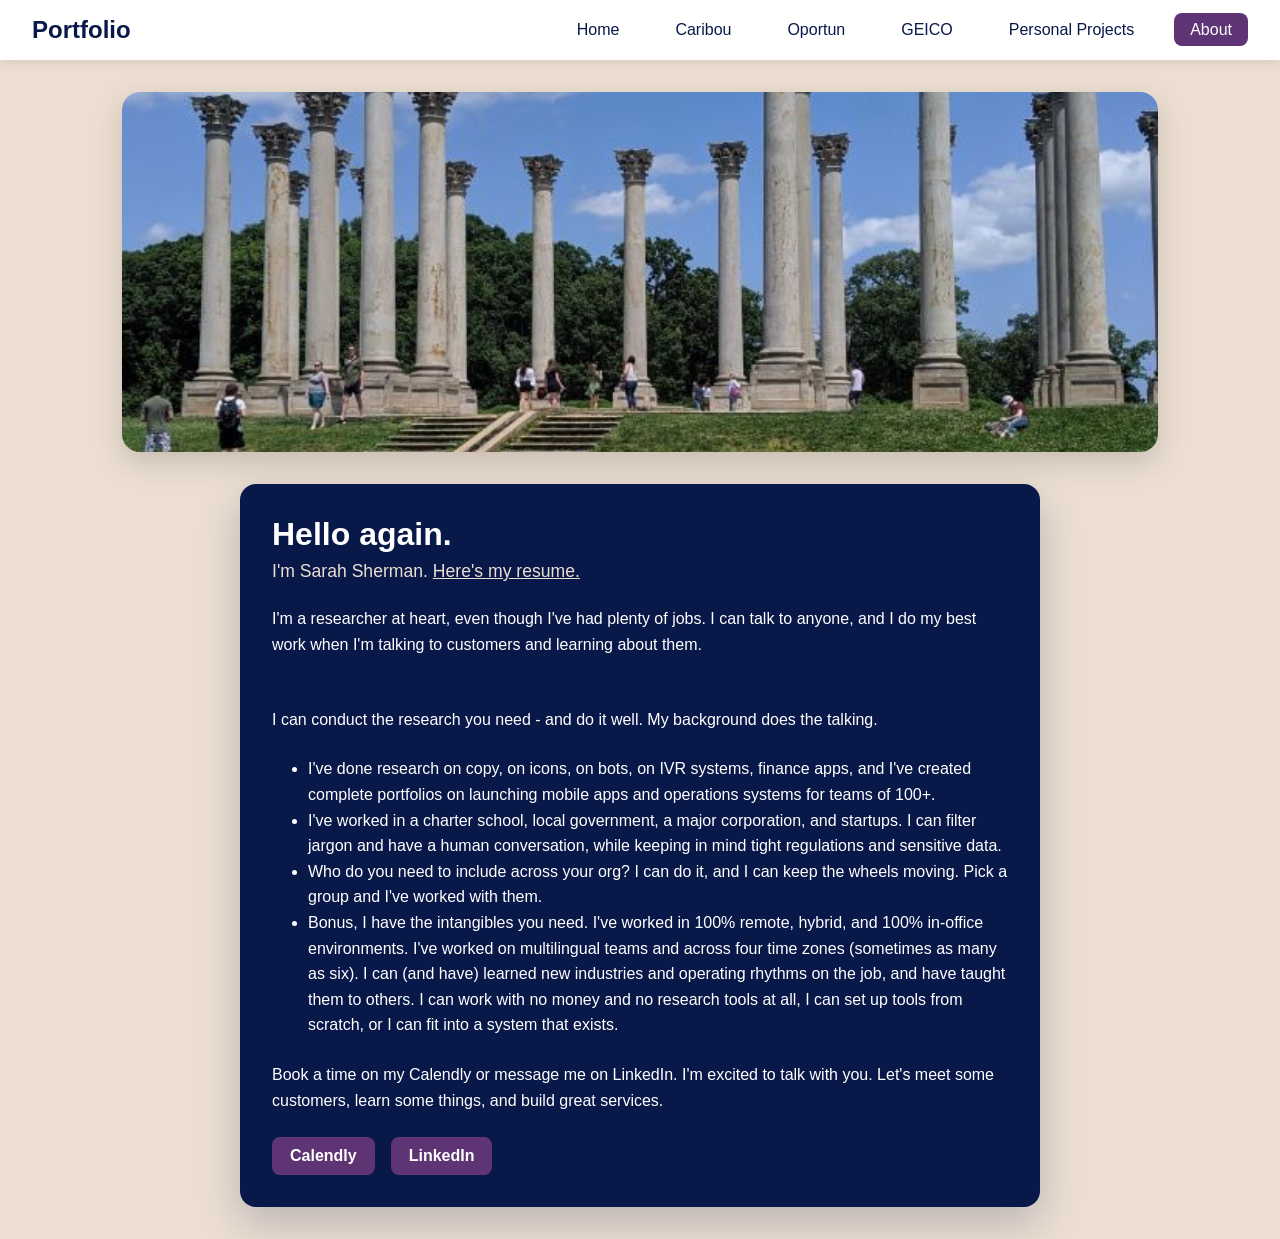
==== about.html @ d2d1f597 "Update portfolio content and resume link" ====
<!DOCTYPE html>
<html lang="en">
<head>
<meta charset="UTF-8">
<meta name="viewport" content="width=device-width, initial-scale=1.0">
<title>About Me</title>
<link rel="stylesheet" href="assets/css/site.css">
<style>
  .about-hero {
    max-width: 1100px;
    margin: 2rem auto 0;
    padding: 0 2rem;
  }
  .about-hero img {
    width: 100%;
    max-height: 360px;
    object-fit: cover;
    border-radius: 18px;
    box-shadow: 0 10px 30px rgba(0,0,0,0.16);
    display: block;
  }
  .card {
    background: var(--text);
    border-radius: 16px;
    box-shadow: 0 16px 42px rgba(8,24,73,0.22);
    max-width: 800px;
    width: 100%;
    margin: 2rem auto;
    overflow: hidden;
  }
  .info-section {
    padding: 2rem;
  }
  h1 { font-size: 2rem; margin-bottom: 0.5rem; color: var(--surface); }
  .subtitle { color: var(--border); margin-bottom: 1.5rem; font-size: 1.1rem; }
  .subtitle a { color: inherit; }
  .bio { color: var(--surface); line-height: 1.6; margin-bottom: 1.5rem; }
  .bio-list {
    color: var(--surface);
    line-height: 1.6;
    margin: 0 0 1.5rem 1.25rem;
    padding-left: 1rem;
  }
  h2 { font-size: 1.25rem; margin-bottom: 0.75rem; color: var(--surface); }
  .services { list-style: none; margin-bottom: 1.5rem; }
  .services li {
    padding: 0.5rem 0;
    color: var(--border);
    border-bottom: 1px solid rgba(236,223,210,0.2);
  }
  .services li:last-child { border-bottom: none; }
  .socials { display: flex; gap: 1rem; flex-wrap: wrap; }
  .socials a {
    background: var(--accent);
    text-decoration: none;
    color: var(--surface);
    font-weight: 600;
    padding: 0.5rem 1rem;
    border: 2px solid var(--accent);
    border-radius: 8px;
    transition: all 0.2s ease;
  }
  .socials a:hover {
    background: var(--accent-soft);
    border-color: var(--accent-soft);
    color: var(--surface);
  }
  @media (max-width: 900px) {
    .about-hero {
      padding: 0 1.5rem;
    }
    .card {
      width: calc(100% - 3rem);
    }
  }
  @media (max-width: 640px) {
    .about-hero {
      margin: 1.5rem auto 0;
      padding: 0 1rem;
    }
    .about-hero img {
      max-height: 260px;
    }
    .card {
      width: calc(100% - 2rem);
      margin: 1.5rem auto;
    }
    .info-section {
      padding: 1.5rem;
    }
    h1 {
      font-size: 1.75rem;
    }
    .subtitle,
    .bio,
    .services li,
    .socials a {
      font-size: 0.98rem;
    }
    .socials {
      gap: 0.75rem;
    }
  }
</style>
</head>
<body>
  <nav>
    <a href="index.html" class="logo">Portfolio</a>
    <ul class="nav-links">
      <li><a href="index.html">Home</a></li>
      <li><a href="caribou.html">Caribou</a></li>
      <li><a href="oportun.html">Oportun</a></li>
      <li><a href="geico.html">GEICO</a></li>
      <li><a href="personal-projects.html">Personal Projects</a></li>
      <li><a href="about.html" class="active">About</a></li>
    </ul>
  </nav>
  <section class="about-hero">
    <img src="assets/images/about/arboretum columns.jpg" alt="Arboretum columns">
  </section>
  <div class="card">
    <div class="info-section">
      <h1>Hello again.</h1>
      <p class="subtitle">I'm Sarah Sherman. <a href="assets/documents/projects/about/sherman_user_research_resume_2026-09-04.pdf" target="_blank" rel="noopener noreferrer">Here's my resume.</a></p>
      <p class="bio">
        I'm a researcher at heart, even though I've had plenty of jobs. I can talk to anyone, and I do my best work when I'm talking to customers and learning about them.
      </p>
      <p class="bio">
        <br>I can conduct the research you need - and do it well. My background does the talking.<br>
      </p>
      <ul class="bio-list">
        <li>I've done research on copy, on icons, on bots, on IVR systems, finance apps, and I've created complete portfolios on launching mobile apps and operations systems for teams of 100+.</li>
        <li>I've worked in a charter school, local government, a major corporation, and startups. I can filter jargon and have a human conversation, while keeping in mind tight regulations and sensitive data.</li>
        <li>Who do you need to include across your org? I can do it, and I can keep the wheels moving. Pick a group and I've worked with them.</li>
        <li>Bonus, I have the intangibles you need. I've worked in 100% remote, hybrid, and 100% in-office environments. I've worked on multilingual teams and across four time zones (sometimes as many as six). I can (and have) learned new industries and operating rhythms on the job, and have taught them to others. I can work with no money and no research tools at all, I can set up tools from scratch, or I can fit into a system that exists.</li>
      </ul>
      <p class="bio">
        Book a time on my Calendly or message me on LinkedIn. I'm excited to talk with you. Let's meet some customers, learn some things, and build great services.
      </p>
      <div class="socials">
        <a href="https://www.calendly.com/shermansarah" target="_blank" rel="noopener noreferrer">Calendly</a>
        <a href="https://www.linkedin.com/in/sarahrsherman/" target="_blank" rel="noopener noreferrer">LinkedIn</a>
      </div>
    </div>
  </div>
</body>
</html>
---- assets/css/site.css ----
* { margin: 0; padding: 0; box-sizing: border-box; }

:root {
  --background: #ECDFD2;
  --surface: #FFFFFF;
  --text: #081849;
  --muted: #5E5A63;
  --accent: #5F3475;
  --accent-soft: #213885;
  --border: #ECDFD2;
}

body {
  font-family: "Roboto", "Helvetica Neue", Helvetica, "Segoe UI", "Trebuchet MS", Arial, sans-serif;
  background: var(--background);
  color: var(--text);
  min-height: 100vh;
}

nav {
  background: var(--surface);
  box-shadow: 0 2px 10px rgba(0,0,0,0.1);
  padding: 1rem 2rem;
  display: flex;
  justify-content: space-between;
  align-items: center;
  gap: 1rem;
  flex-wrap: wrap;
  position: sticky;
  top: 0;
  z-index: 100;
}

nav .logo {
  font-size: 1.5rem;
  font-weight: 700;
  color: var(--text);
  text-decoration: none;
}

nav .nav-links {
  display: flex;
  gap: 1.5rem;
  flex-wrap: wrap;
  list-style: none;
}

nav .nav-links a {
  text-decoration: none;
  color: var(--text);
  font-weight: 500;
  padding: 0.5rem 1rem;
  border-radius: 8px;
  transition: all 0.2s ease;
}

nav .nav-links a:hover {
  background: var(--accent-soft);
  color: var(--surface);
}

nav .nav-links a.active {
  background: var(--accent);
  color: var(--surface);
}

footer {
  text-align: center;
  color: var(--muted);
  font-size: 0.9rem;
}

@media (max-width: 900px) {
  nav {
    padding: 1rem 1.5rem;
    justify-content: center;
  }

  nav .nav-links {
    justify-content: center;
    gap: 0.75rem;
    width: 100%;
  }
}

@media (max-width: 640px) {
  nav {
    padding: 1rem;
  }

  nav .logo {
    width: 100%;
    text-align: center;
    font-size: 1.35rem;
  }

  nav .nav-links {
    gap: 0.5rem;
  }

  nav .nav-links a {
    padding: 0.45rem 0.75rem;
    font-size: 0.95rem;
  }
}
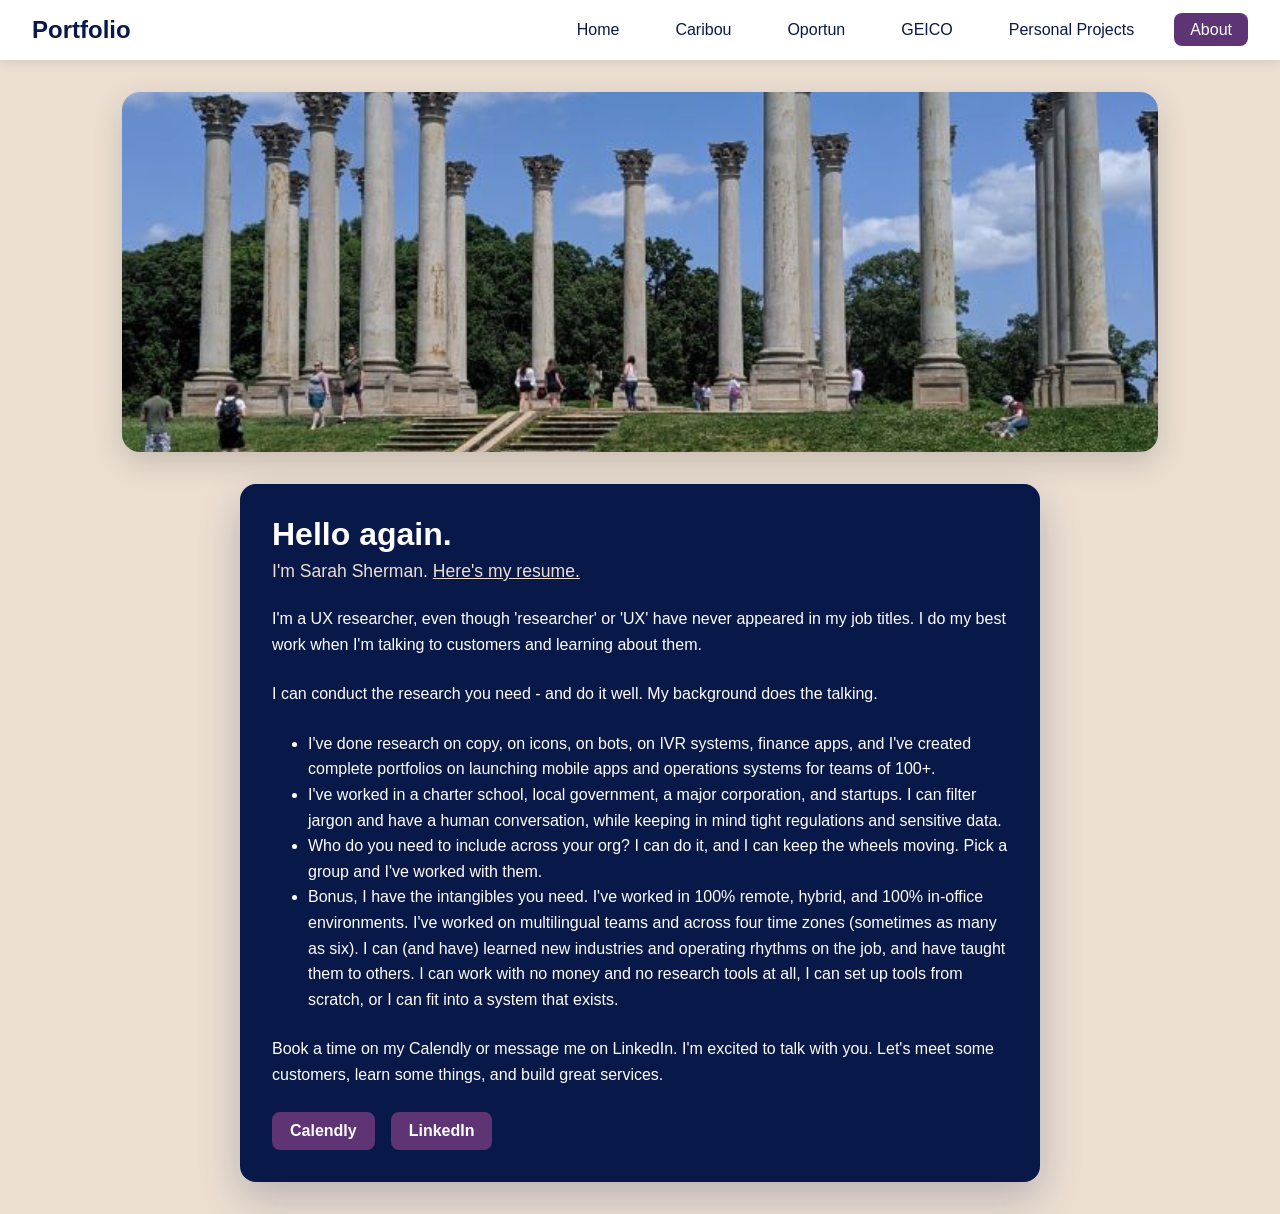
==== commit 7b3775f7: "Update portfolio case study copy" ====
--- a/about.html
+++ b/about.html
@@ -116,17 +116,17 @@
     </ul>
   </nav>
   <section class="about-hero">
-    <img src="assets/images/about/arboretum columns.jpg" alt="Arboretum columns">
+    <img src="assets/images/about/arboretum columns.jpg" alt="National Arboretum columns">
   </section>
   <div class="card">
     <div class="info-section">
       <h1>Hello again.</h1>
       <p class="subtitle">I'm Sarah Sherman. <a href="assets/documents/projects/about/sherman_user_research_resume_2026-09-04.pdf" target="_blank" rel="noopener noreferrer">Here's my resume.</a></p>
       <p class="bio">
-        I'm a researcher at heart, even though I've had plenty of jobs. I can talk to anyone, and I do my best work when I'm talking to customers and learning about them.
+        I'm a UX researcher, even though 'researcher' or 'UX' have never appeared in my job titles. I do my best work when I'm talking to customers and learning about them.
       </p>
       <p class="bio">
-        <br>I can conduct the research you need - and do it well. My background does the talking.<br>
+        I can conduct the research you need - and do it well. My background does the talking.<br>
       </p>
       <ul class="bio-list">
         <li>I've done research on copy, on icons, on bots, on IVR systems, finance apps, and I've created complete portfolios on launching mobile apps and operations systems for teams of 100+.</li>
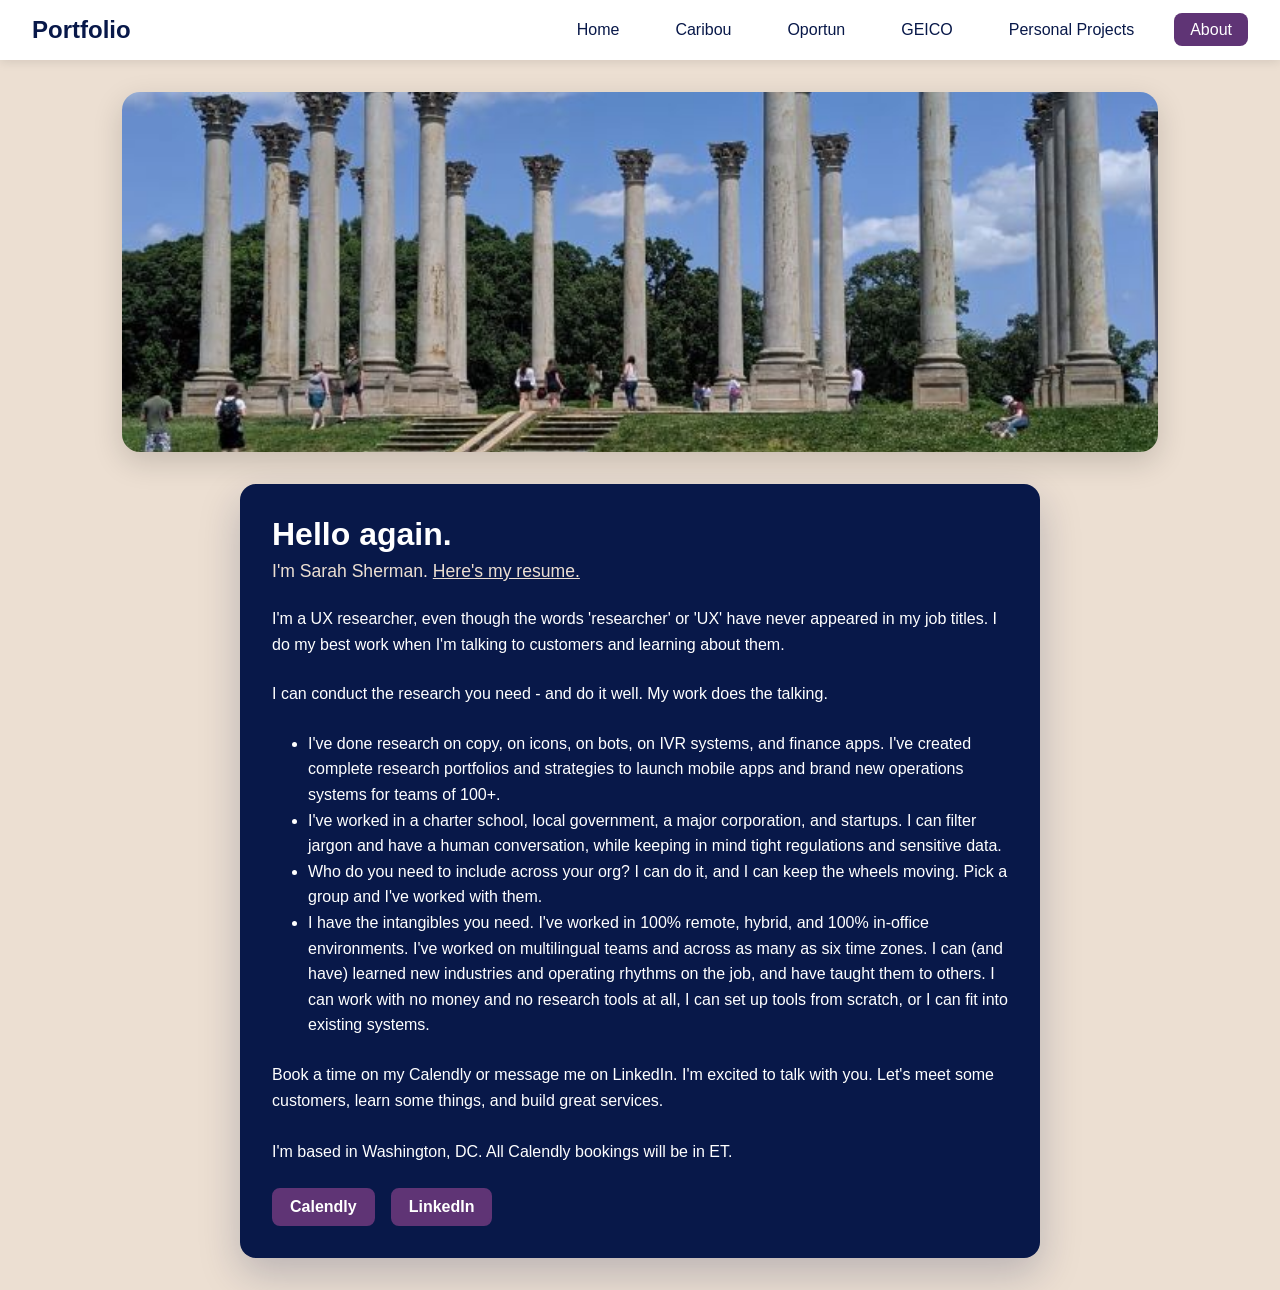
==== commit 78593787: "add link to about page on the index page intro; update copy on about page" ====
--- a/about.html
+++ b/about.html
@@ -123,19 +123,20 @@
       <h1>Hello again.</h1>
       <p class="subtitle">I'm Sarah Sherman. <a href="assets/documents/projects/about/sherman_user_research_resume_2026-09-04.pdf" target="_blank" rel="noopener noreferrer">Here's my resume.</a></p>
       <p class="bio">
-        I'm a UX researcher, even though 'researcher' or 'UX' have never appeared in my job titles. I do my best work when I'm talking to customers and learning about them.
+        I'm a UX researcher, even though the words 'researcher' or 'UX' have never appeared in my job titles. I do my best work when I'm talking to customers and learning about them.
       </p>
       <p class="bio">
-        I can conduct the research you need - and do it well. My background does the talking.<br>
+        I can conduct the research you need - and do it well. My work does the talking.<br>
       </p>
       <ul class="bio-list">
-        <li>I've done research on copy, on icons, on bots, on IVR systems, finance apps, and I've created complete portfolios on launching mobile apps and operations systems for teams of 100+.</li>
+        <li>I've done research on copy, on icons, on bots, on IVR systems, and finance apps. I've created complete research portfolios and strategies to launch mobile apps and brand new operations systems for teams of 100+.</li>
         <li>I've worked in a charter school, local government, a major corporation, and startups. I can filter jargon and have a human conversation, while keeping in mind tight regulations and sensitive data.</li>
         <li>Who do you need to include across your org? I can do it, and I can keep the wheels moving. Pick a group and I've worked with them.</li>
-        <li>Bonus, I have the intangibles you need. I've worked in 100% remote, hybrid, and 100% in-office environments. I've worked on multilingual teams and across four time zones (sometimes as many as six). I can (and have) learned new industries and operating rhythms on the job, and have taught them to others. I can work with no money and no research tools at all, I can set up tools from scratch, or I can fit into a system that exists.</li>
+        <li>I have the intangibles you need. I've worked in 100% remote, hybrid, and 100% in-office environments. I've worked on multilingual teams and across as many as six time zones. I can (and have) learned new industries and operating rhythms on the job, and have taught them to others. I can work with no money and no research tools at all, I can set up tools from scratch, or I can fit into existing systems.</li>
       </ul>
       <p class="bio">
         Book a time on my Calendly or message me on LinkedIn. I'm excited to talk with you. Let's meet some customers, learn some things, and build great services.
+      <br><br>I'm based in Washington, DC. All Calendly bookings will be in ET.
       </p>
       <div class="socials">
         <a href="https://www.calendly.com/shermansarah" target="_blank" rel="noopener noreferrer">Calendly</a>
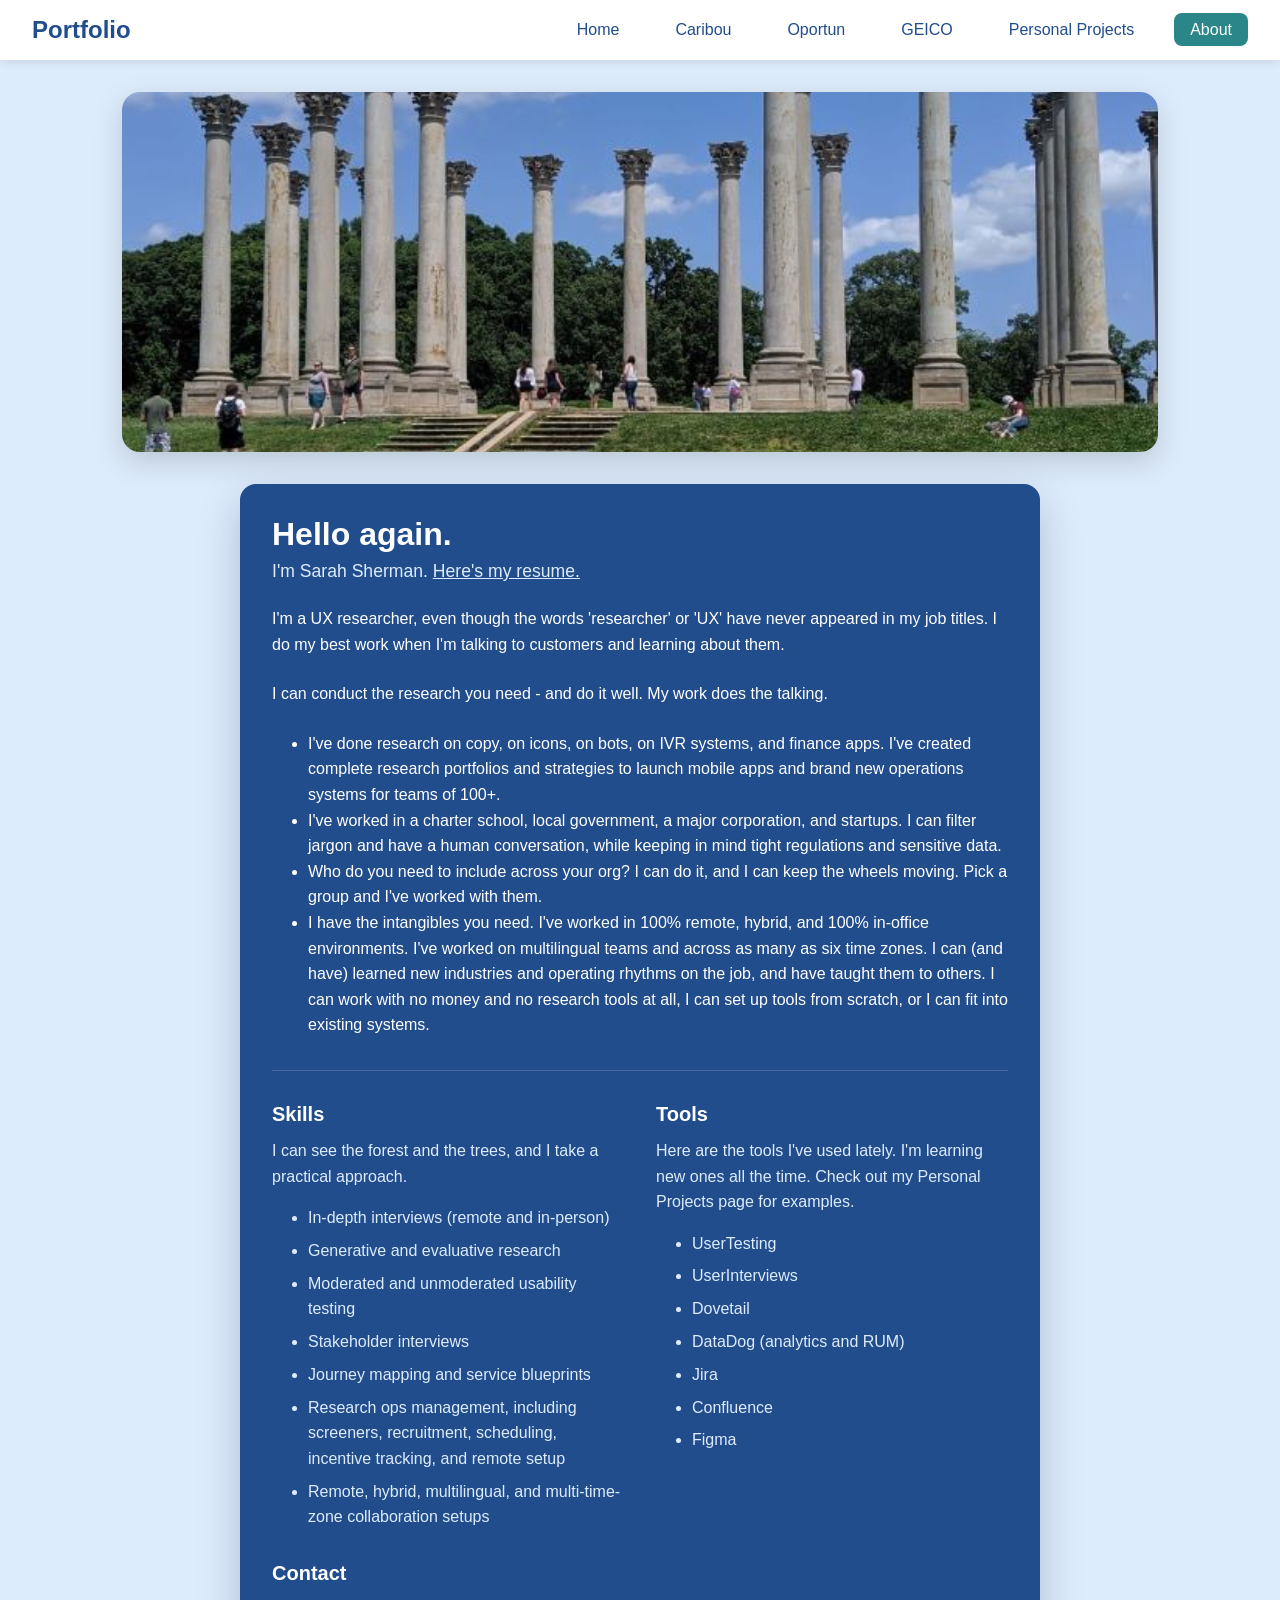
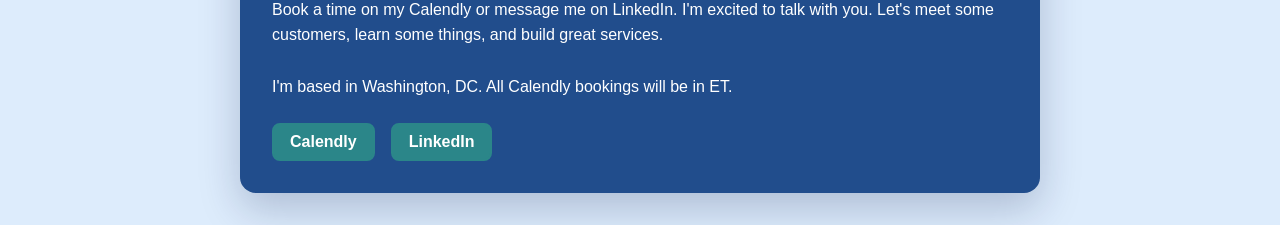
==== commit abead61a: "Update about page resume" ====
--- a/about.html
+++ b/about.html
@@ -35,11 +35,31 @@
   .subtitle { color: var(--border); margin-bottom: 1.5rem; font-size: 1.1rem; }
   .subtitle a { color: inherit; }
   .bio { color: var(--surface); line-height: 1.6; margin-bottom: 1.5rem; }
-  .bio-list {
+  .bio-list,
+  .detail-list {
     color: var(--surface);
     line-height: 1.6;
     margin: 0 0 1.5rem 1.25rem;
     padding-left: 1rem;
+  }
+  .detail-grid {
+    border-top: 1px solid rgba(236,223,210,0.2);
+    display: grid;
+    gap: 2rem;
+    grid-template-columns: repeat(2, minmax(0, 1fr));
+    margin: 2rem 0;
+    padding-top: 2rem;
+  }
+  .detail-section .bio {
+    color: var(--border);
+    margin-bottom: 1rem;
+  }
+  .detail-list {
+    color: var(--border);
+    margin-bottom: 0;
+  }
+  .detail-list li + li {
+    margin-top: 0.45rem;
   }
   h2 { font-size: 1.25rem; margin-bottom: 0.75rem; color: var(--surface); }
   .services { list-style: none; margin-bottom: 1.5rem; }
@@ -72,6 +92,9 @@
     .card {
       width: calc(100% - 3rem);
     }
+    .detail-grid {
+      grid-template-columns: 1fr;
+    }
   }
   @media (max-width: 640px) {
     .about-hero {
@@ -93,6 +116,7 @@
     }
     .subtitle,
     .bio,
+    .detail-list,
     .services li,
     .socials a {
       font-size: 0.98rem;
@@ -121,7 +145,7 @@
   <div class="card">
     <div class="info-section">
       <h1>Hello again.</h1>
-      <p class="subtitle">I'm Sarah Sherman. <a href="assets/documents/projects/about/sherman_user_research_resume_2026-09-04.pdf" target="_blank" rel="noopener noreferrer">Here's my resume.</a></p>
+      <p class="subtitle">I'm Sarah Sherman. <a href="assets/documents/projects/about/sherman_ux_researcher_oct_2026.pdf" target="_blank" rel="noopener noreferrer">Here's my resume.</a></p>
       <p class="bio">
         I'm a UX researcher, even though the words 'researcher' or 'UX' have never appeared in my job titles. I do my best work when I'm talking to customers and learning about them.
       </p>
@@ -134,6 +158,35 @@
         <li>Who do you need to include across your org? I can do it, and I can keep the wheels moving. Pick a group and I've worked with them.</li>
         <li>I have the intangibles you need. I've worked in 100% remote, hybrid, and 100% in-office environments. I've worked on multilingual teams and across as many as six time zones. I can (and have) learned new industries and operating rhythms on the job, and have taught them to others. I can work with no money and no research tools at all, I can set up tools from scratch, or I can fit into existing systems.</li>
       </ul>
+      <div class="detail-grid">
+        <section class="detail-section" aria-labelledby="skills-heading">
+          <h2 id="skills-heading">Skills</h2>
+          <p class="bio">I can see the forest and the trees, and I take a practical approach.</p>
+          <ul class="detail-list">
+            <li>In-depth interviews (remote and in-person)</li>
+            <li>Generative and evaluative research</li>
+            <li>Moderated and unmoderated usability testing</li>
+            <li>Stakeholder interviews</li>
+            <li>Journey mapping and service blueprints</li>
+            <li>Research ops management, including screeners, recruitment, scheduling, incentive tracking, and remote setup</li>
+            <li>Remote, hybrid, multilingual, and multi-time-zone collaboration setups</li>
+          </ul>
+        </section>
+        <section class="detail-section" aria-labelledby="tools-heading">
+          <h2 id="tools-heading">Tools</h2>
+          <p class="bio">Here are the tools I've used lately. I'm learning new ones all the time. Check out my Personal Projects page for examples.</p>
+          <ul class="detail-list">
+            <li>UserTesting</li>
+            <li>UserInterviews</li>
+            <li>Dovetail</li>
+            <li>DataDog (analytics and RUM)</li>
+            <li>Jira</li>
+            <li>Confluence</li>
+            <li>Figma</li>
+          </ul>
+        </section>
+      </div>
+      <h2>Contact</h2>
       <p class="bio">
         Book a time on my Calendly or message me on LinkedIn. I'm excited to talk with you. Let's meet some customers, learn some things, and build great services.
       <br><br>I'm based in Washington, DC. All Calendly bookings will be in ET.
--- a/assets/css/site.css
+++ b/assets/css/site.css
@@ -1,13 +1,13 @@
 * { margin: 0; padding: 0; box-sizing: border-box; }
 
 :root {
-  --background: #ECDFD2;
+  --background: #DDECFC;
   --surface: #FFFFFF;
-  --text: #081849;
-  --muted: #5E5A63;
-  --accent: #5F3475;
-  --accent-soft: #213885;
-  --border: #ECDFD2;
+  --text: #214D8C;
+  --muted: #214D8C;
+  --accent: #2B8689;
+  --accent-soft: #2B8689;
+  --border: #DDECFC;
 }
 
 body {
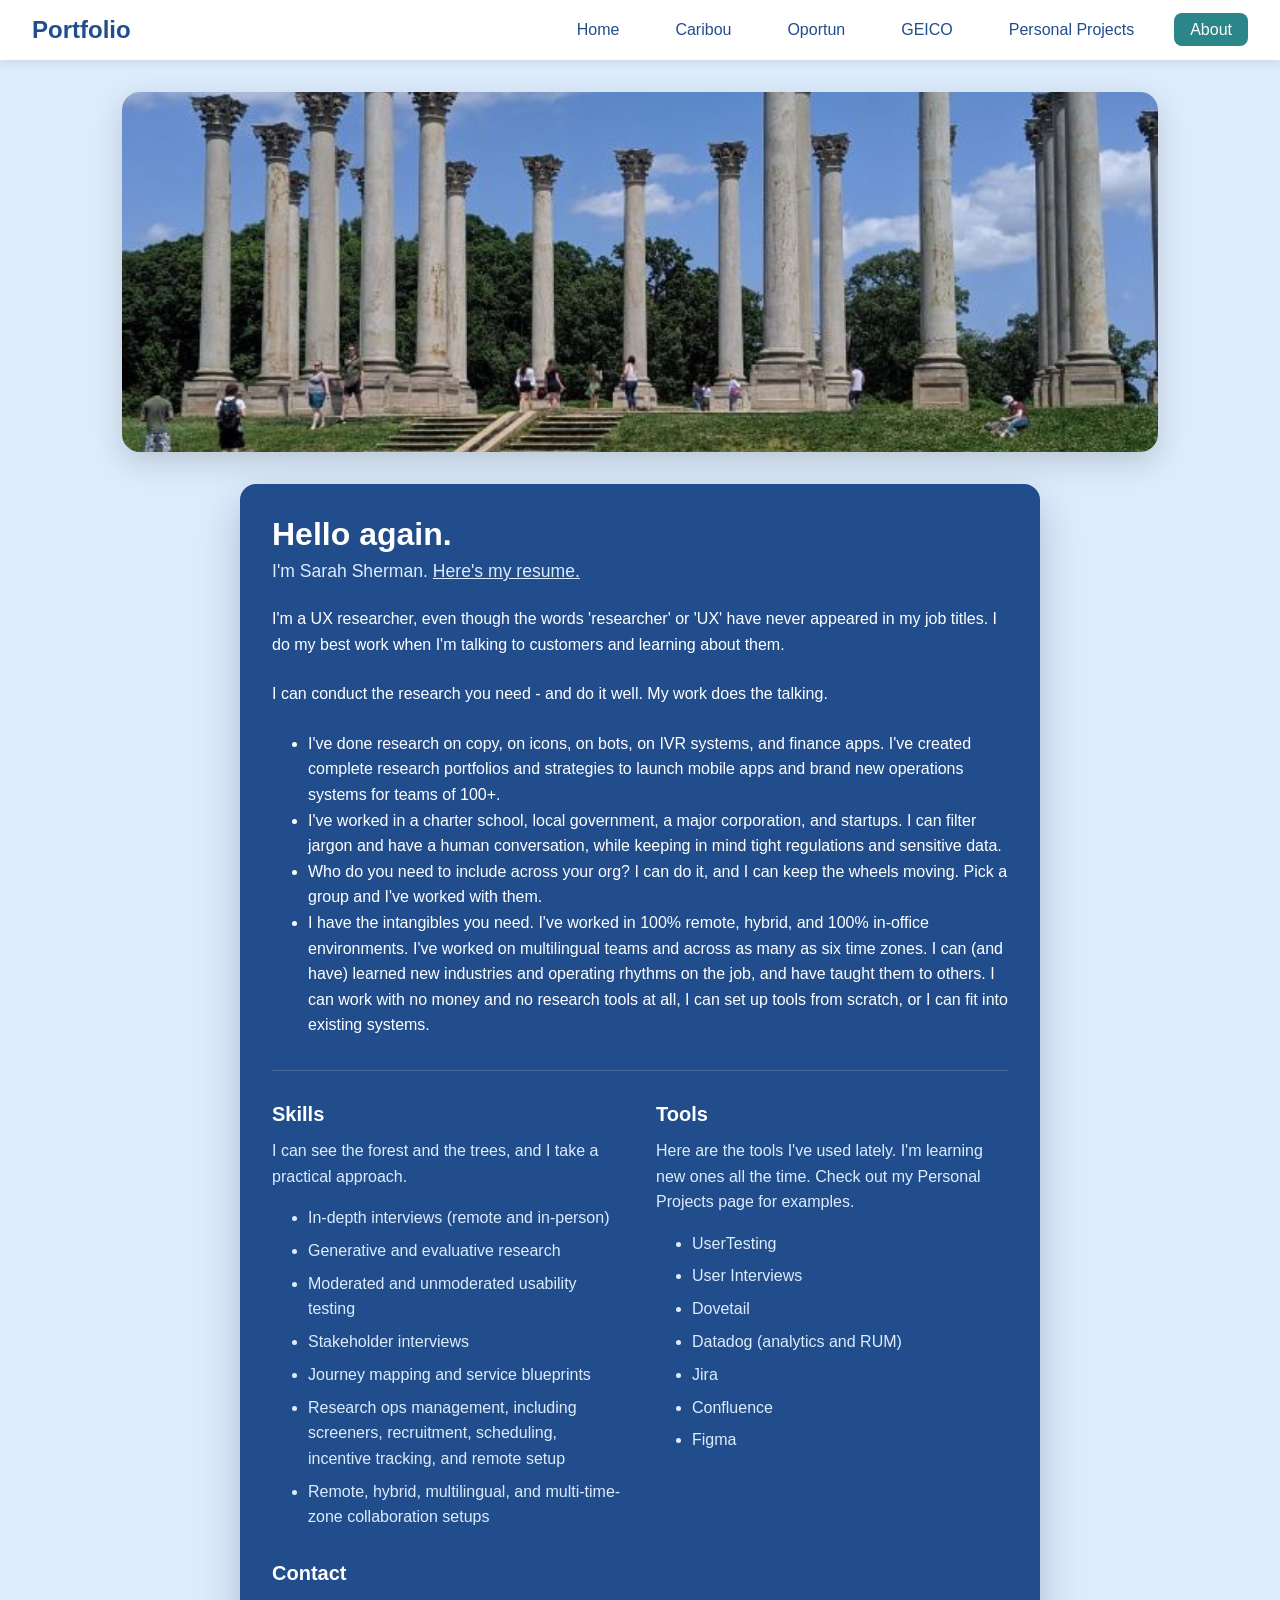
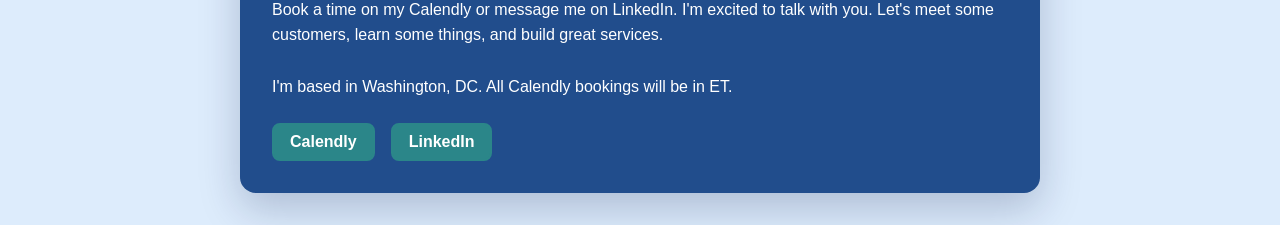
==== commit b2e8a2e9: "Update resume asset and refresh About page link" ====
--- a/about.html
+++ b/about.html
@@ -145,7 +145,7 @@
   <div class="card">
     <div class="info-section">
       <h1>Hello again.</h1>
-      <p class="subtitle">I'm Sarah Sherman. <a href="assets/documents/projects/about/sherman_ux_researcher_oct_2026.pdf" target="_blank" rel="noopener noreferrer">Here's my resume.</a></p>
+      <p class="subtitle">I'm Sarah Sherman. <a href="assets/documents/projects/about/sherman_ux_researcher_oct_2026.pdf?v=9d9395435920" target="_blank" rel="noopener noreferrer">Here's my resume.</a></p>
       <p class="bio">
         I'm a UX researcher, even though the words 'researcher' or 'UX' have never appeared in my job titles. I do my best work when I'm talking to customers and learning about them.
       </p>
@@ -177,9 +177,9 @@
           <p class="bio">Here are the tools I've used lately. I'm learning new ones all the time. Check out my Personal Projects page for examples.</p>
           <ul class="detail-list">
             <li>UserTesting</li>
-            <li>UserInterviews</li>
+            <li>User Interviews</li>
             <li>Dovetail</li>
-            <li>DataDog (analytics and RUM)</li>
+            <li>Datadog (analytics and RUM)</li>
             <li>Jira</li>
             <li>Confluence</li>
             <li>Figma</li>
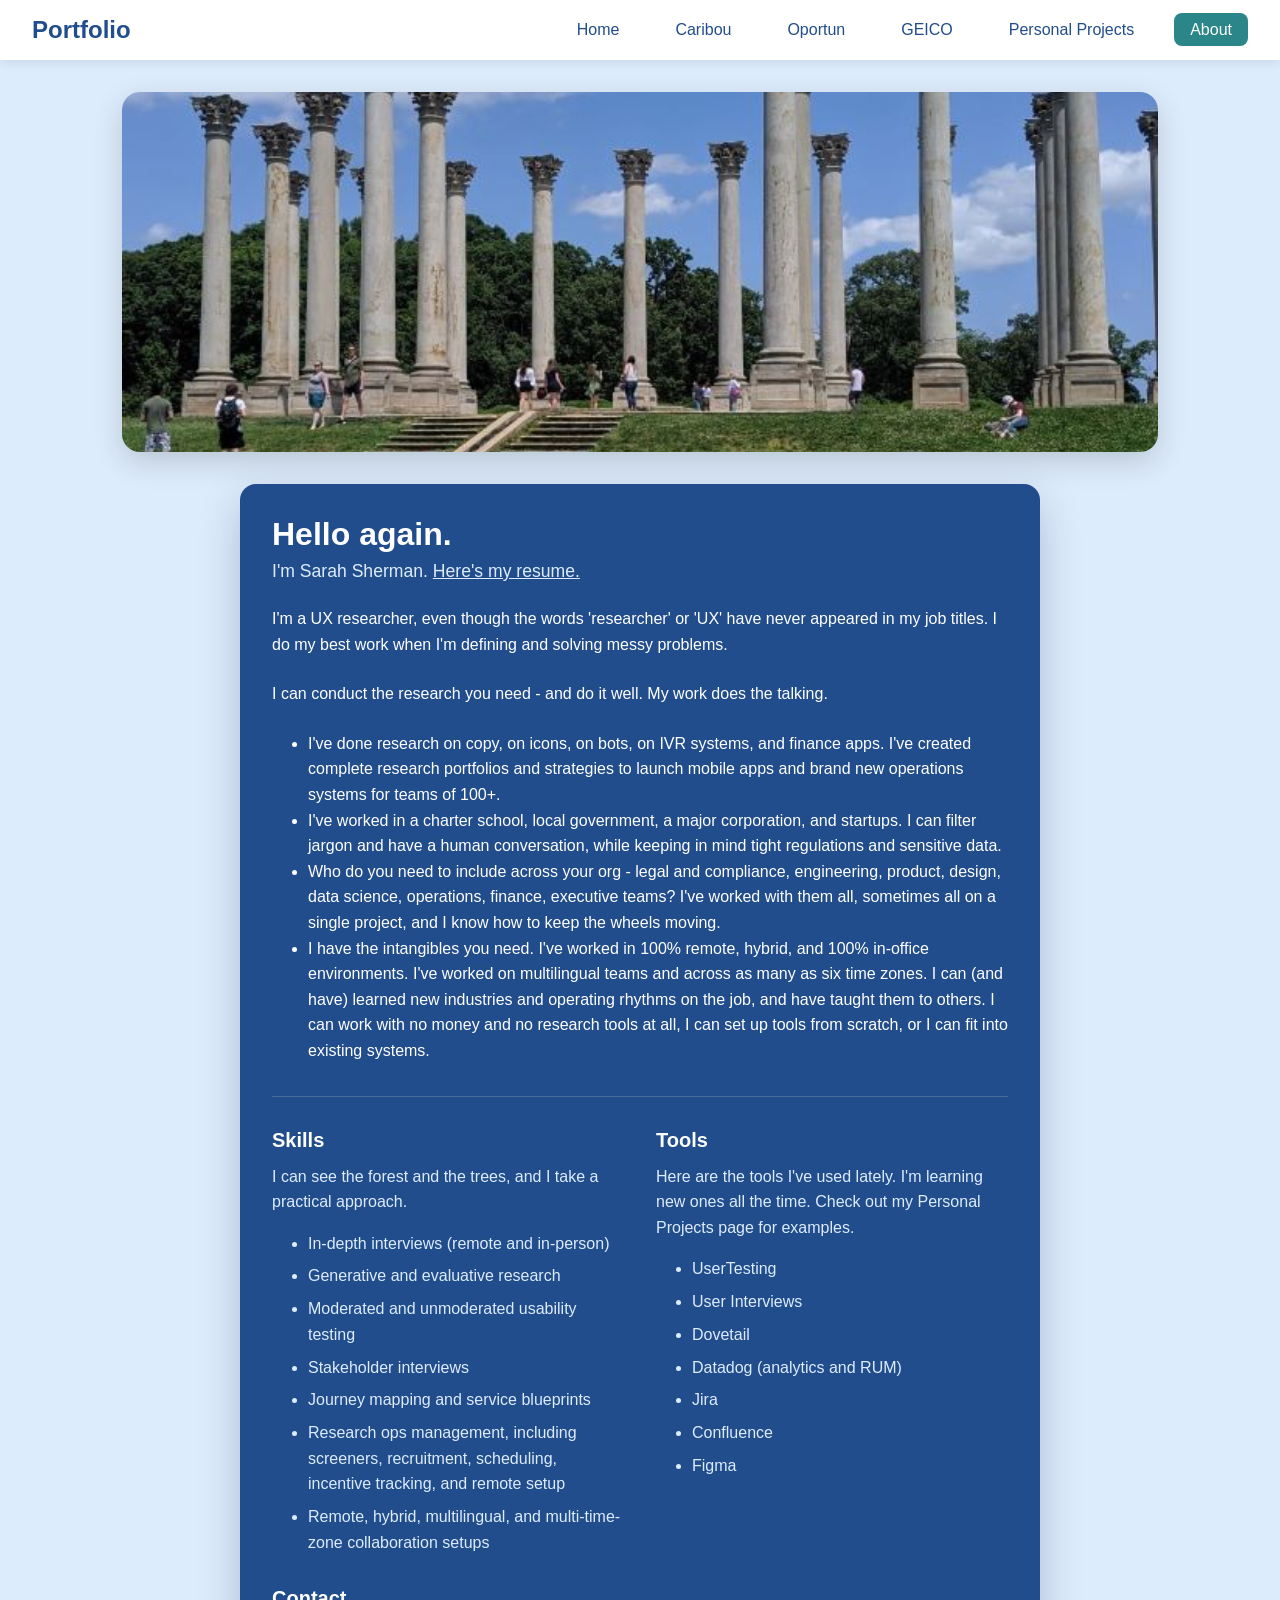
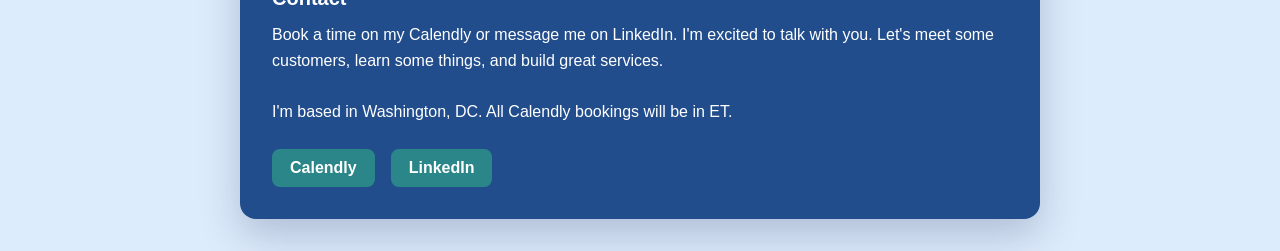
==== commit 9dfcb4ec: "Update About page introduction Co-authored-by: Copilot <223556219+Copilot@users.noreply.github.com>" ====
--- a/about.html
+++ b/about.html
@@ -147,7 +147,7 @@
       <h1>Hello again.</h1>
       <p class="subtitle">I'm Sarah Sherman. <a href="assets/documents/projects/about/sherman_ux_researcher_oct_2026.pdf?v=9d9395435920" target="_blank" rel="noopener noreferrer">Here's my resume.</a></p>
       <p class="bio">
-        I'm a UX researcher, even though the words 'researcher' or 'UX' have never appeared in my job titles. I do my best work when I'm talking to customers and learning about them.
+        I'm a UX researcher, even though the words 'researcher' or 'UX' have never appeared in my job titles. I do my best work when I'm defining and solving messy problems.
       </p>
       <p class="bio">
         I can conduct the research you need - and do it well. My work does the talking.<br>
@@ -155,7 +155,7 @@
       <ul class="bio-list">
         <li>I've done research on copy, on icons, on bots, on IVR systems, and finance apps. I've created complete research portfolios and strategies to launch mobile apps and brand new operations systems for teams of 100+.</li>
         <li>I've worked in a charter school, local government, a major corporation, and startups. I can filter jargon and have a human conversation, while keeping in mind tight regulations and sensitive data.</li>
-        <li>Who do you need to include across your org? I can do it, and I can keep the wheels moving. Pick a group and I've worked with them.</li>
+        <li>Who do you need to include across your org - legal and compliance, engineering, product, design, data science, operations, finance, executive teams? I've worked with them all, sometimes all on a single project, and I know how to keep the wheels moving. </li>
         <li>I have the intangibles you need. I've worked in 100% remote, hybrid, and 100% in-office environments. I've worked on multilingual teams and across as many as six time zones. I can (and have) learned new industries and operating rhythms on the job, and have taught them to others. I can work with no money and no research tools at all, I can set up tools from scratch, or I can fit into existing systems.</li>
       </ul>
       <div class="detail-grid">
